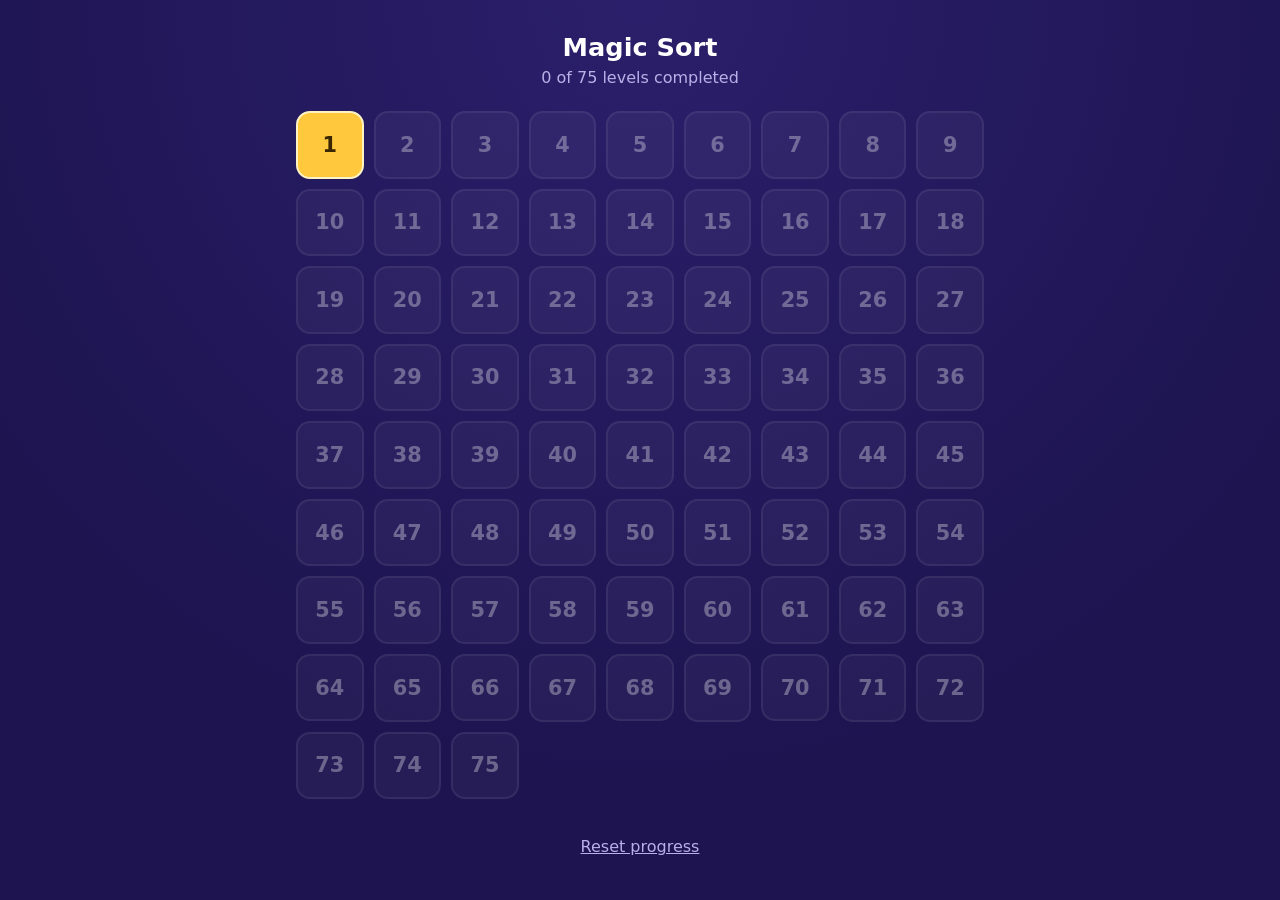
==== level.html @ 0bb6ee72 "Add web version of Magic Sort liquid sorting game Static HTML/CSS/JS, no build step. A level select " ====
<!doctype html>
<html lang="en">
<head>
  <meta charset="utf-8">
  <meta name="viewport" content="width=device-width, initial-scale=1">
  <title>Magic Sort</title>
  <link rel="stylesheet" href="css/style.css">
</head>
<body>
  <main class="page">
    <header class="game-header">
      <a class="button" href="index.html" aria-label="Back to levels">&larr; Levels</a>
      <h1 id="title">Level</h1>
      <span class="moves" id="moves">0 moves</span>
    </header>

    <div class="board" id="board"></div>

    <div class="controls">
      <button id="undo">Undo</button>
      <button id="restart">Restart</button>
      <button id="extra">+1 Tube</button>
    </div>
    <p class="message" id="message"></p>
  </main>

  <div class="overlay" id="win" hidden>
    <div class="dialog">
      <h2>Well done!</h2>
      <p id="win-text"></p>
      <div class="controls">
        <a class="button" href="index.html">Levels</a>
        <a class="button primary" id="next" href="#">Next level</a>
      </div>
    </div>
  </div>

  <script src="js/rules.js"></script>
  <script src="js/levels.js"></script>
  <script src="js/progress.js"></script>
  <script src="js/game.js"></script>
</body>
</html>
---- css/style.css ----
:root {
  --bg: #1d1450;
  --bg-2: #2b1f6b;
  --text: #ffffff;
  --muted: #b9b0e8;
  --accent: #ffc83d;
  --glass: rgba(255, 255, 255, 0.12);
  --glass-border: rgba(255, 255, 255, 0.55);
}

* { box-sizing: border-box; }

html, body {
  margin: 0;
  min-height: 100%;
}

body {
  font-family: system-ui, -apple-system, "Segoe UI", Roboto, sans-serif;
  color: var(--text);
  background: radial-gradient(circle at 50% 0%, var(--bg-2), var(--bg) 70%) fixed;
  background-color: var(--bg);
  -webkit-tap-highlight-color: transparent;
  user-select: none;
}

h1 {
  margin: 0;
  font-size: 1.6rem;
}

a { color: inherit; }

button, .button {
  font: inherit;
  font-weight: 600;
  color: var(--text);
  background: var(--glass);
  border: 1px solid rgba(255, 255, 255, 0.25);
  border-radius: 12px;
  padding: 10px 16px;
  cursor: pointer;
  text-decoration: none;
  display: inline-block;
}

button:disabled {
  opacity: 0.4;
  cursor: default;
}

button.primary, .button.primary {
  background: var(--accent);
  color: #3a2600;
  border-color: transparent;
}

.page {
  max-width: 720px;
  margin: 0 auto;
  padding: 16px;
}

/* ---------- Level select ---------- */

.menu-header {
  text-align: center;
  padding: 16px 0 8px;
}

.menu-header p {
  margin: 6px 0 0;
  color: var(--muted);
}

.level-grid {
  display: grid;
  grid-template-columns: repeat(auto-fill, minmax(64px, 1fr));
  gap: 10px;
  margin-top: 16px;
}

.level-tile {
  aspect-ratio: 1;
  display: flex;
  flex-direction: column;
  align-items: center;
  justify-content: center;
  border-radius: 14px;
  font-size: 1.3rem;
  font-weight: 700;
  text-decoration: none;
  background: var(--glass);
  border: 2px solid rgba(255, 255, 255, 0.2);
}

.level-tile small {
  font-size: 0.7rem;
  font-weight: 600;
}

.level-tile.done {
  background: #3f9b4a;
  border-color: #7ee08a;
}

.level-tile.current {
  background: var(--accent);
  color: #3a2600;
  border-color: #fff3c4;
}

.level-tile.locked {
  opacity: 0.35;
  pointer-events: none;
}

.menu-footer {
  text-align: center;
  margin: 28px 0 8px;
}

.link-button {
  background: none;
  border: none;
  color: var(--muted);
  text-decoration: underline;
  font-weight: 400;
}

/* ---------- Game ---------- */

.game-header {
  display: flex;
  align-items: center;
  justify-content: space-between;
  gap: 8px;
}

.game-header h1 { font-size: 1.3rem; }

.moves {
  color: var(--muted);
  min-width: 70px;
  text-align: right;
}

.board {
  --seg: 34px;
  --tube-w: 46px;
  --gap: 12px;
  --per-row: 7;
  display: flex;
  flex-wrap: wrap;
  justify-content: center;
  align-content: center;
  gap: 28px var(--gap);
  max-width: calc(var(--per-row) * (var(--tube-w) + var(--gap)));
  margin: 40px auto 24px;
  min-height: 300px;
}

.tube {
  width: var(--tube-w);
  height: calc(var(--seg) * var(--capacity) + 18px);
  padding: 0 4px 4px;
  border: 2px solid var(--glass-border);
  border-top-color: rgba(255, 255, 255, 0.25);
  border-radius: 6px 6px 22px 22px;
  background: rgba(255, 255, 255, 0.06);
  display: flex;
  flex-direction: column-reverse;
  overflow: hidden;
  cursor: pointer;
  transition: transform 0.15s ease;
}

.tube.selected {
  transform: translateY(-18px);
  box-shadow: 0 0 14px 2px rgba(255, 200, 61, 0.7);
}

.tube.complete {
  border-color: #7ee08a;
  box-shadow: 0 0 12px 1px rgba(126, 224, 138, 0.6);
}

.seg {
  height: var(--seg);
  flex: none;
  box-shadow: inset 0 -2px 0 rgba(0, 0, 0, 0.12);
}

.seg:first-child { border-radius: 0 0 16px 16px; }

.seg.new {
  animation: fill 0.25s ease-out;
  transform-origin: bottom;
}

@keyframes fill {
  from { transform: scaleY(0); }
  to { transform: scaleY(1); }
}

.tube.shake { animation: shake 0.3s; }

@keyframes shake {
  0%, 100% { translate: 0; }
  25% { translate: -5px; }
  75% { translate: 5px; }
}

.controls {
  display: flex;
  justify-content: center;
  flex-wrap: wrap;
  gap: 10px;
}

.message {
  text-align: center;
  color: var(--accent);
  min-height: 1.5em;
  margin-top: 16px;
}

.overlay {
  position: fixed;
  inset: 0;
  background: rgba(10, 5, 35, 0.75);
  display: flex;
  align-items: center;
  justify-content: center;
  padding: 16px;
}

.overlay[hidden] { display: none; }

.dialog {
  background: var(--bg-2);
  border: 2px solid var(--accent);
  border-radius: 20px;
  padding: 24px;
  text-align: center;
  max-width: 320px;
  width: 100%;
}

.dialog h2 {
  margin: 0 0 8px;
  font-size: 1.8rem;
}

.dialog p {
  color: var(--muted);
  margin: 0 0 20px;
}

.dialog .controls { gap: 12px; }

@media (max-width: 480px) {
  .board {
    --seg: 28px;
    --tube-w: 38px;
    --gap: 8px;
    row-gap: 24px;
    margin-top: 32px;
  }
  .board.tall {
    --seg: 22px;
  }
}
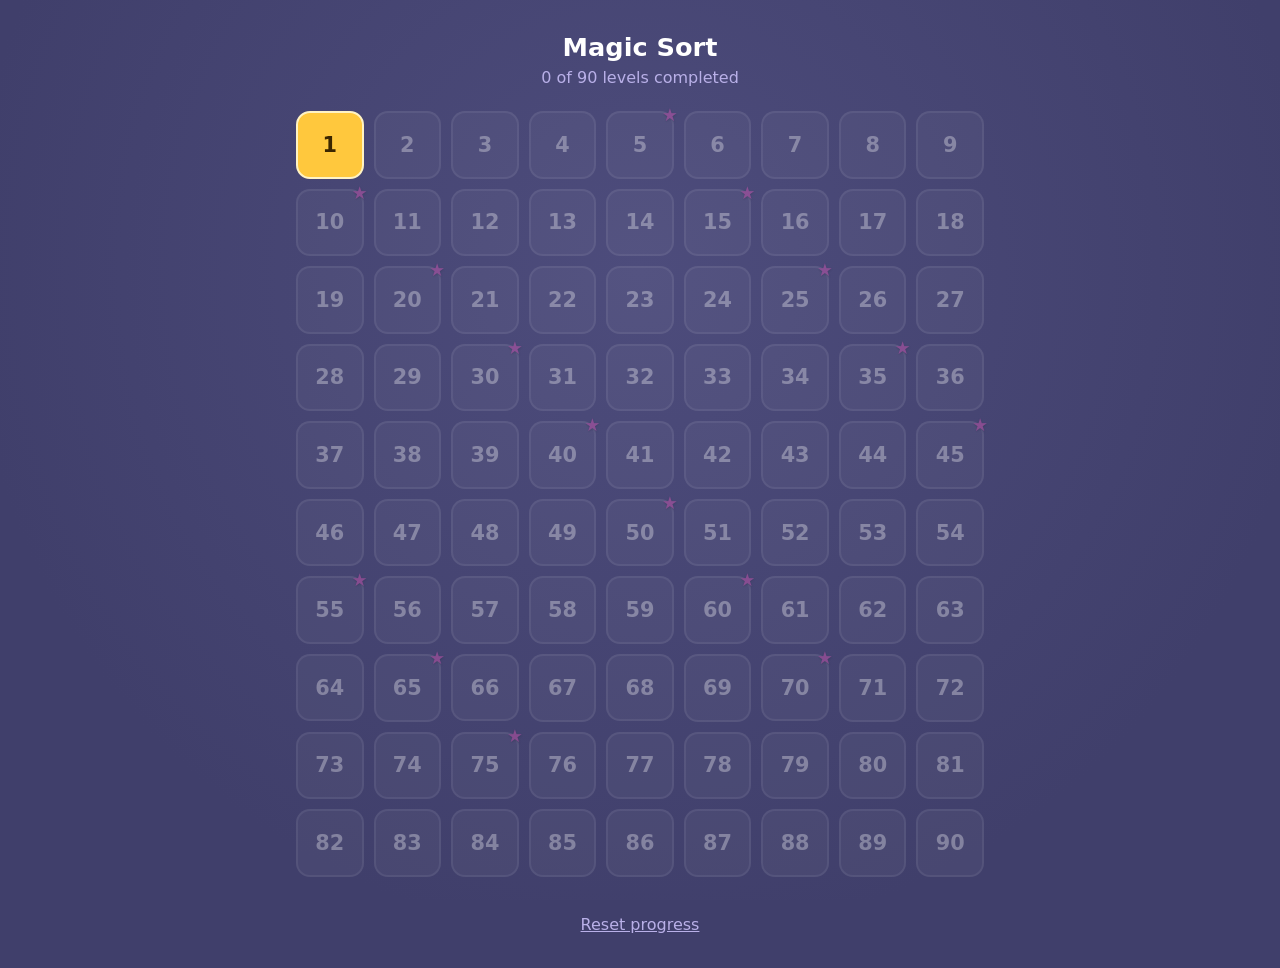
==== commit 2710ad0f: "Add sounds and corks, give the whole bottle one perspective - Shoulders, bottle bottom and liquid bo" ====
--- a/level.html
+++ b/level.html
@@ -11,7 +11,10 @@
     <header class="game-header">
       <a class="button" href="index.html" aria-label="Back to levels">&larr; Levels</a>
       <h1 id="title">Level</h1>
-      <span class="moves" id="moves">0 moves</span>
+      <span class="header-right">
+        <span class="moves" id="moves">0 moves</span>
+        <button class="sound-toggle" id="sound" aria-label="Sound on or off"></button>
+      </span>
     </header>
 
     <div class="board" id="board"></div>
@@ -38,6 +41,7 @@
   <script src="js/rules.js"></script>
   <script src="js/levels.js"></script>
   <script src="js/progress.js"></script>
+  <script src="js/sound.js"></script>
   <script src="js/game.js"></script>
 </body>
 </html>
--- a/css/style.css
+++ b/css/style.css
@@ -1,11 +1,11 @@
 :root {
-  --bg: #1d1450;
-  --bg-2: #2b1f6b;
+  --bg: #403f6b;
+  --bg-2: #4d4c7c;
   --text: #ffffff;
   --muted: #b9b0e8;
   --accent: #ffc83d;
   --glass: rgba(255, 255, 255, 0.12);
-  --glass-border: rgba(255, 255, 255, 0.55);
+  --glass-edge: #9599d0;
 }
 
 * { box-sizing: border-box; }
@@ -18,7 +18,7 @@
 body {
   font-family: system-ui, -apple-system, "Segoe UI", Roboto, sans-serif;
   color: var(--text);
-  background: radial-gradient(circle at 50% 0%, var(--bg-2), var(--bg) 70%) fixed;
+  background: radial-gradient(circle at 50% 30%, var(--bg-2), var(--bg) 75%) fixed;
   background-color: var(--bg);
   -webkit-tap-highlight-color: transparent;
   user-select: none;
@@ -94,6 +94,19 @@
   border: 2px solid rgba(255, 255, 255, 0.2);
 }
 
+.level-tile { position: relative; }
+
+/* big levels get a star in the corner */
+.level-tile.big::after {
+  content: "\2605";
+  position: absolute;
+  top: -8px;
+  right: -6px;
+  font-size: 1.1rem;
+  color: #ff5cc8;
+  text-shadow: 0 1px 2px rgba(0, 0, 0, 0.4);
+}
+
 .level-tile small {
   font-size: 0.7rem;
   font-weight: 600;
@@ -139,59 +152,152 @@
 
 .game-header h1 { font-size: 1.3rem; }
 
+.header-right {
+  display: flex;
+  align-items: center;
+  gap: 8px;
+}
+
 .moves {
   color: var(--muted);
-  min-width: 70px;
   text-align: right;
 }
 
+.sound-toggle {
+  padding: 6px 8px;
+  font-size: 1.1rem;
+  line-height: 1;
+}
+
 .board {
-  --seg: 34px;
-  --tube-w: 46px;
-  --gap: 12px;
-  --per-row: 7;
-  display: flex;
-  flex-wrap: wrap;
+  /* --w (bottle width), --cols, --ratio and the gaps are set by game.js */
+  --tilt: 0.29; /* height/width of ovals: how much we look down into the bottles */
+  display: grid;
+  grid-template-columns: repeat(var(--cols), var(--w));
+  column-gap: var(--col-gap);
+  row-gap: var(--row-gap);
   justify-content: center;
-  align-content: center;
-  gap: 28px var(--gap);
-  max-width: calc(var(--per-row) * (var(--tube-w) + var(--gap)));
-  margin: 40px auto 24px;
-  min-height: 300px;
-}
-
-.tube {
-  width: var(--tube-w);
-  height: calc(var(--seg) * var(--capacity) + 18px);
-  padding: 0 4px 4px;
-  border: 2px solid var(--glass-border);
-  border-top-color: rgba(255, 255, 255, 0.25);
-  border-radius: 6px 6px 22px 22px;
-  background: rgba(255, 255, 255, 0.06);
-  display: flex;
-  flex-direction: column-reverse;
-  overflow: hidden;
+  align-items: end;
+  padding-top: calc(var(--w) * 0.5);
+  margin: 12px 0 24px;
+}
+
+/* ---------- Bottles ---------- */
+
+.bottle {
+  position: relative;
+  height: calc(var(--w) * var(--ratio));
+  display: flex;
+  flex-direction: column;
   cursor: pointer;
   transition: transform 0.15s ease;
 }
 
-.tube.selected {
-  transform: translateY(-18px);
-  box-shadow: 0 0 14px 2px rgba(255, 200, 61, 0.7);
-}
-
-.tube.complete {
-  border-color: #7ee08a;
-  box-shadow: 0 0 12px 1px rgba(126, 224, 138, 0.6);
+.bottle.selected { transform: translateY(calc(var(--w) * -0.3)); }
+
+.bottle.collector {
+  height: auto;
+  align-self: stretch;
+}
+
+.neck {
+  position: relative;
+  z-index: 2;
+  flex: none;
+  width: 56%;
+  height: calc(var(--w) * 0.3);
+  margin: 0 auto calc(var(--w) * -0.06);
+  border: 2px solid var(--glass-edge);
+  border-top: none;
+  border-bottom: none;
+  background: linear-gradient(90deg, #5d5c8d, #525181 45%, #5a5989);
+}
+
+/* The mouth of the bottle, seen from slightly above like the liquid surface:
+   an oval glass rim around a darker oval opening. */
+.neck::before,
+.neck::after {
+  content: "";
+  position: absolute;
+  top: 0;
+  left: 50%;
+  transform: translate(-50%, -50%);
+  border-radius: 50%;
+}
+
+.neck::before {
+  width: calc(var(--w) * 0.72);
+  height: calc(var(--w) * 0.72 * var(--tilt));
+  border: 2px solid var(--glass-edge);
+  background: linear-gradient(90deg, #6a69a0, #605f94 45%, #6a69a0);
+}
+
+.neck::after {
+  width: calc(var(--w) * 0.46);
+  height: calc(var(--w) * 0.46 * var(--tilt));
+  background: radial-gradient(ellipse at 50% 70%, #3d3c68, #2f2e57);
+  box-shadow: inset 0 1px 2px rgba(0, 0, 0, 0.35);
+}
+
+.body {
+  position: relative;
+  flex: 1;
+  border: 2px solid var(--glass-edge);
+  /* shoulders and bottom are halves of an oval with the same tilt as the
+     liquid surface and the mouth, so the whole bottle shares one perspective */
+  border-radius: 50% / calc(var(--w) * var(--tilt) / 2);
+  background: linear-gradient(90deg, #5e5d8e 0%, #545383 25%, #4f4e7d 60%, #5b5a8b 100%);
+  box-shadow: inset 0 0 calc(var(--w) * 0.12) rgba(255, 255, 255, 0.08);
+}
+
+/* glass shine */
+.body::after {
+  content: "";
+  position: absolute;
+  z-index: 3;
+  left: 13%;
+  width: 11%;
+  top: calc(var(--w) * 0.16);
+  bottom: calc(var(--w) * 0.16);
+  border-radius: calc(var(--w) * 0.06);
+  background: linear-gradient(rgba(255, 255, 255, 0.5), rgba(255, 255, 255, 0.12));
+  pointer-events: none;
+}
+
+.liquid {
+  position: absolute;
+  left: 7%;
+  right: 7%;
+  bottom: calc(var(--w) * 0.05);
+  top: calc(var(--w) * 0.19);
+  display: flex;
+  flex-direction: column-reverse;
 }
 
 .seg {
-  height: var(--seg);
+  position: relative;
   flex: none;
-  box-shadow: inset 0 -2px 0 rgba(0, 0, 0, 0.12);
-}
-
-.seg:first-child { border-radius: 0 0 16px 16px; }
+  height: calc(100% / var(--cap));
+  background: linear-gradient(90deg,
+    var(--d) 0%, var(--c) 16%, var(--l) 30%, var(--c) 46%, var(--c) 80%, var(--d) 100%);
+}
+
+.seg:first-child {
+  border-radius: 0 0 50% 50% / 0 0 calc(var(--w) * 0.86 * var(--tilt) / 2) calc(var(--w) * 0.86 * var(--tilt) / 2);
+}
+
+/* the liquid surface on top */
+.seg.top::before {
+  content: "";
+  position: absolute;
+  left: 0;
+  right: 0;
+  top: 0;
+  height: calc(var(--w) * 0.86 * var(--tilt));
+  transform: translateY(-50%);
+  border-radius: 50%;
+  background: radial-gradient(ellipse at 50% 45%, var(--l), var(--c) 90%);
+}
 
 .seg.new {
   animation: fill 0.25s ease-out;
@@ -203,7 +309,89 @@
   to { transform: scaleY(1); }
 }
 
-.tube.shake { animation: shake 0.3s; }
+.bottle.complete .body,
+.bottle.complete .neck {
+  border-color: #e9ecff;
+}
+
+.bottle.complete .body {
+  box-shadow: 0 0 calc(var(--w) * 0.25) rgba(255, 255, 255, 0.35);
+}
+
+/* collector: rope around the neck and a tag showing its color */
+.rope {
+  position: absolute;
+  z-index: 4;
+  top: calc(var(--w) * 0.13);
+  left: 50%;
+  width: 72%;
+  height: calc(var(--w) * 0.2);
+  transform: translateX(-50%);
+  border-radius: calc(var(--w) * 0.06);
+  background: repeating-linear-gradient(60deg, var(--c) 0 4px, var(--d) 4px 7px);
+}
+
+.tag {
+  position: absolute;
+  z-index: 4;
+  top: calc(var(--w) * 0.28);
+  left: 66%;
+  width: calc(var(--w) * 0.5);
+  height: calc(var(--w) * 0.66);
+  transform: rotate(-28deg);
+  transform-origin: top left;
+  border: 1px solid #c79b84;
+  border-radius: calc(var(--w) * 0.08);
+  background: #f6d7c3;
+  box-shadow: 0 2px 3px rgba(0, 0, 0, 0.25);
+}
+
+.tag span {
+  position: absolute;
+  left: 25%;
+  right: 25%;
+  top: 24%;
+  bottom: 14%;
+  border-radius: 35% 35% 40% 40%;
+  background: var(--c);
+}
+
+/* cork on a finished bottle, in the same perspective as the mouth */
+.cap {
+  position: absolute;
+  z-index: 5;
+  left: 50%;
+  top: calc(var(--w) * -0.16);
+  width: calc(var(--w) * 0.62);
+  height: calc(var(--w) * 0.36);
+  transform: translateX(-50%);
+  border-radius: 0 0 50% 50% / 0 0 calc(var(--w) * 0.62 * var(--tilt) / 2) calc(var(--w) * 0.62 * var(--tilt) / 2);
+  background: linear-gradient(90deg, #8a5a2b, #c8915a 25%, #e2b07a 40%, #c8915a 60%, #8a5a2b);
+  box-shadow: 0 2px 3px rgba(0, 0, 0, 0.3);
+}
+
+.cap::before {
+  content: "";
+  position: absolute;
+  left: 0;
+  right: 0;
+  top: 0;
+  height: calc(var(--w) * 0.62 * var(--tilt));
+  transform: translateY(-50%);
+  border-radius: 50%;
+  background: radial-gradient(ellipse at 50% 45%, #f0c693, #d29b62 80%);
+  box-shadow: inset 0 -1px 0 rgba(120, 70, 30, 0.6);
+}
+
+.cap.new { animation: cap-on 0.35s ease-in 0.25s backwards; }
+
+@keyframes cap-on {
+  from { transform: translate(-50%, calc(var(--w) * -0.8)); opacity: 0; }
+  70% { opacity: 1; }
+  to { transform: translateX(-50%); }
+}
+
+.bottle.shake { animation: shake 0.3s; }
 
 @keyframes shake {
   0%, 100% { translate: 0; }
@@ -258,16 +446,3 @@
 }
 
 .dialog .controls { gap: 12px; }
-
-@media (max-width: 480px) {
-  .board {
-    --seg: 28px;
-    --tube-w: 38px;
-    --gap: 8px;
-    row-gap: 24px;
-    margin-top: 32px;
-  }
-  .board.tall {
-    --seg: 22px;
-  }
-}
